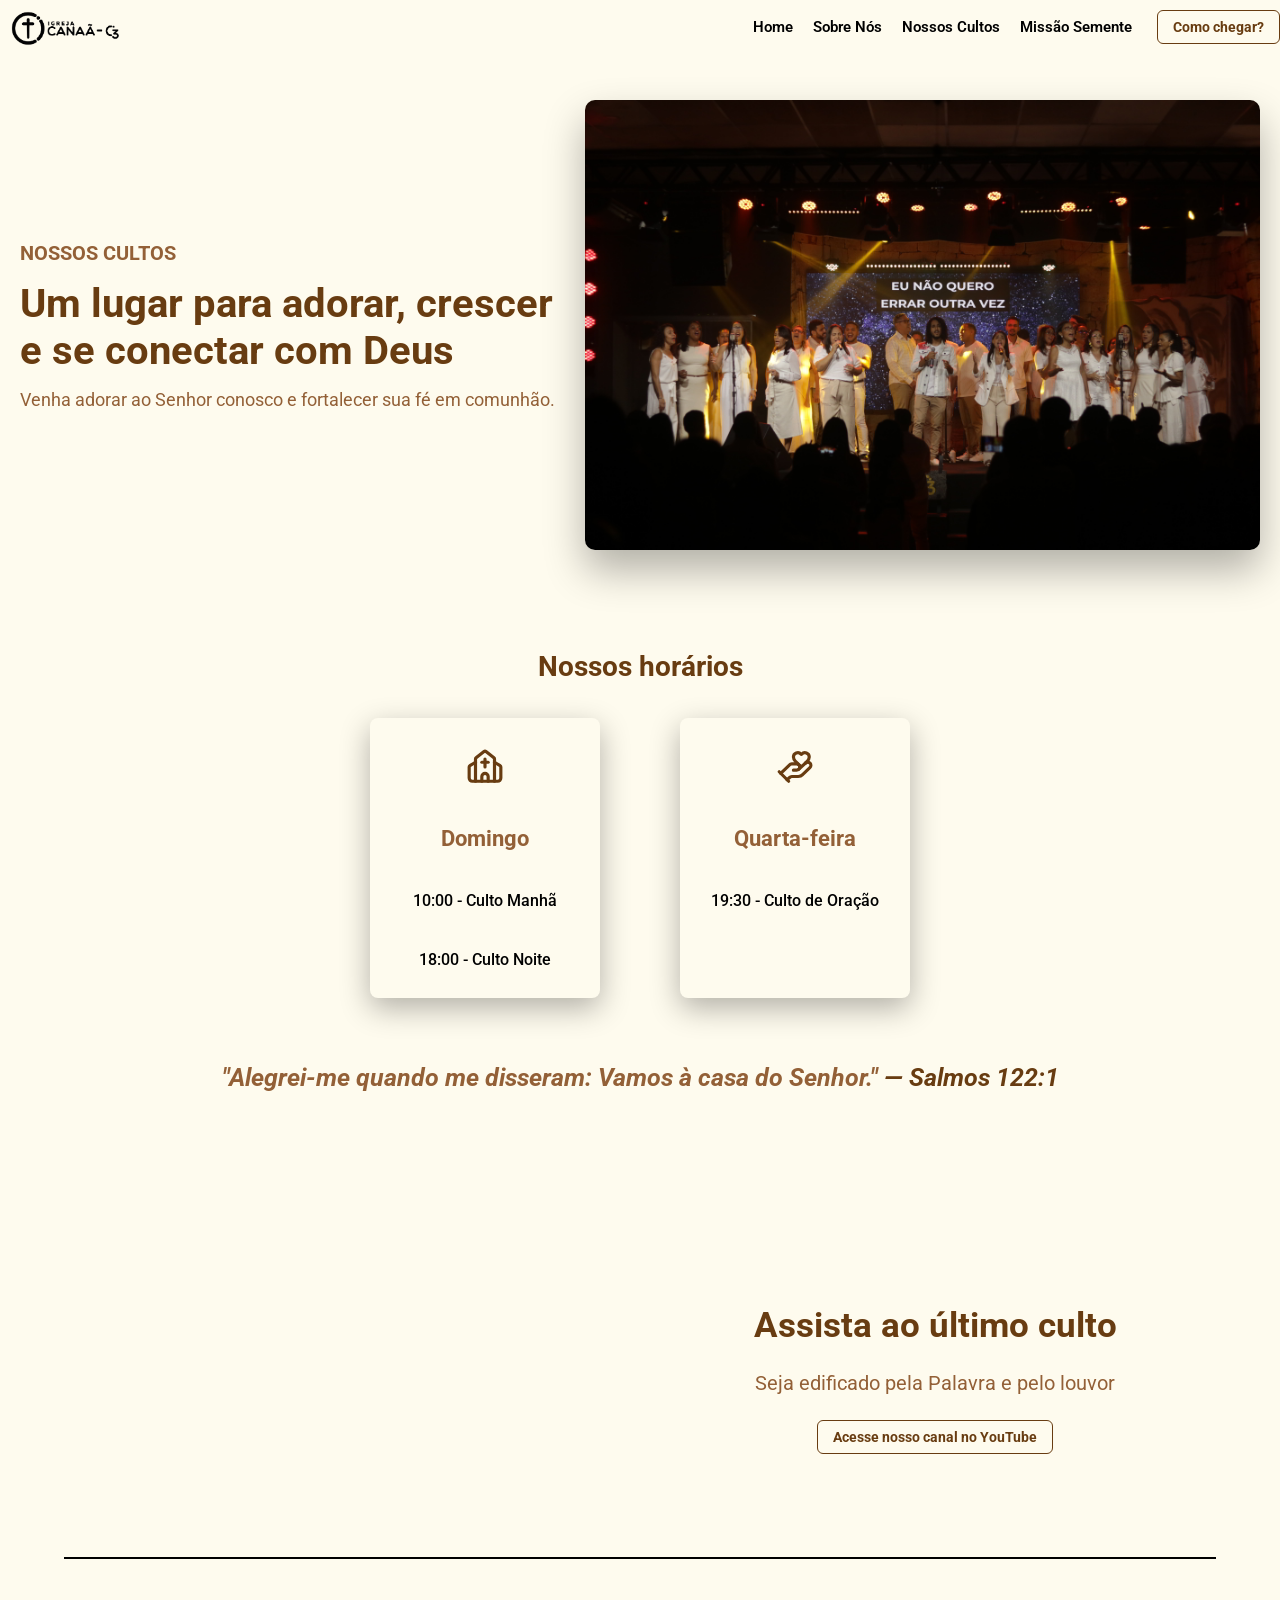
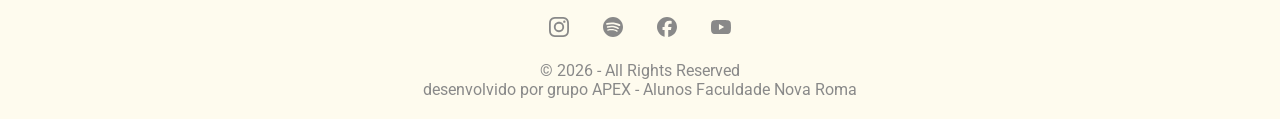
==== pages/cultos.html @ 22dd861f "Finalizado" ====
<!DOCTYPE html>
<html lang="pt-br">

<head>
    <meta charset="UTF-8">
    <meta name="viewport" content="width=device-width, initial-scale=1.0">
    <title>Igreja Canaã C3 - Cultos</title>

    <link rel="stylesheet" href="../css/cultos.css">
    <link rel="preconnect" href="https://fonts.googleapis.com">
    <link rel="preconnect" href="https://fonts.gstatic.com" crossorigin>
    <link
        href="https://fonts.googleapis.com/css2?family=Arvo:ital,wght@0,400;0,700;1,400;1,700&family=Bebas+Neue&family=Inter:ital,opsz,wght@0,14..32,100..900;1,14..32,100..900&family=Iosevka+Charon+Mono:ital,wght@0,300;0,400;0,500;0,700;1,300;1,400;1,500;1,700&family=Lemon&family=Lexend:wght@100..900&family=Limelight&family=Notable&family=Noto+Sans:ital,wght@0,100..900;1,100..900&family=Open+Sans:ital,wght@0,300..800;1,300..800&family=Parisienne&family=Poppins:ital,wght@0,100;0,200;0,300;0,400;0,500;0,600;0,700;0,800;0,900;1,100;1,200;1,300;1,400;1,500;1,600;1,700;1,800;1,900&family=Rajdhani:wght@300;400;500;600;700&family=Red+Hat+Display:ital,wght@0,300..900;1,300..900&family=Roboto:ital,wght@0,100..900;1,100..900&family=Sekuya&family=Ubuntu+Condensed&display=swap"
        rel="stylesheet">
    <link rel="preconnect" href="https://fonts.googleapis.com">
    <link rel="preconnect" href="https://fonts.gstatic.com" crossorigin>
    <link
        href="https://fonts.googleapis.com/css2?family=Arvo:ital,wght@0,400;0,700;1,400;1,700&family=Bebas+Neue&family=Inter:ital,opsz,wght@0,14..32,100..900;1,14..32,100..900&family=Iosevka+Charon+Mono:ital,wght@0,300;0,400;0,500;0,700;1,300;1,400;1,500;1,700&family=Lemon&family=Lexend:wght@100..900&family=Limelight&family=Notable&family=Noto+Sans:ital,wght@0,100..900;1,100..900&family=Open+Sans:ital,wght@0,300..800;1,300..800&family=Parisienne&family=Poppins:ital,wght@0,100;0,200;0,300;0,400;0,500;0,600;0,700;0,800;0,900;1,100;1,200;1,300;1,400;1,500;1,600;1,700;1,800;1,900&family=Rajdhani:wght@300;400;500;600;700&family=Red+Hat+Display:ital,wght@0,300..900;1,300..900&family=Roboto:ital,wght@0,100..900;1,100..900&family=Sekuya&family=Ubuntu+Condensed&display=swap"
        rel="stylesheet">
</head>

<body>
    <nav class="menu">
        <img src="../img/Logo - Igreja Canaã-C3 (1).png" alt="Logo Igreja Canaã C3" width="130px" class="logo">
        <button class="menu-hamburguer">

            <svg xmlns="http://www.w3.org/2000/svg" fill="none" width="32" height="32" viewBox="0 0 24 24"
                stroke-width="1.5" stroke="black">
                <path stroke-linecap="round" stroke-linejoin="round" d="M3.75 6.75h16.5M3.75 12h16.5m-16.5 5.25h16.5" />
            </svg>

        </button>
        <ul class="menu-list">
            <a href="../index.html">
                <li>Home</li>
            </a>
            <li><a href="sobrenos.html">Sobre Nós</a></li>
            <li><a href="cultos.html">Nossos Cultos</a></li>
            <li><a href="ministerios.html">Missão Semente</a></li>
        </ul>
        <a class="menu-btn" href="endereco.html">Como chegar?</a>
    </nav>

    <main>
        <div class="hero-section">
            <div class="hero-title">
                <h1>NOSSOS CULTOS</h1>
                <h2>Um lugar para adorar, crescer e se conectar com Deus</h2>
                <p>Venha adorar ao Senhor conosco e fortalecer sua fé em comunhão.</p>
            </div>
            <img src="../img/foto-cultos2.JPG" alt="Culto na Igreja Canaã C3" class="hero-image" height="450px">    
        </div>


            <h2 class="title-section">Nossos horários</h2>

            <div class="cultos-section">

                <div class="container-cultos">
                    <svg xmlns="http://www.w3.org/2000/svg" width="38" height="38" viewBox="0 0 24 24" fill="none"
                        stroke="#683c11" stroke-width="2" stroke-linecap="round" stroke-linejoin="round"
                        class="lucide lucide-church-icon lucide-church">
                        <path d="M10 9h4" />
                        <path d="M12 7v5" />
                        <path d="M14 21v-3a2 2 0 0 0-4 0v3" />
                        <path
                            d="m18 9 3.52 2.147a1 1 0 0 1 .48.854V19a2 2 0 0 1-2 2H4a2 2 0 0 1-2-2v-6.999a1 1 0 0 1 .48-.854L6 9" />
                        <path d="M6 21V7a1 1 0 0 1 .376-.782l5-3.999a1 1 0 0 1 1.249.001l5 4A1 1 0 0 1 18 7v14">
                    </svg>
                    <h3>Domingo</h3>
                    <p>10:00 - Culto Manhã</p>
                    <p>18:00 - Culto Noite</p>
                </div>

                <div class="container-cultos">
                    <svg xmlns="http://www.w3.org/2000/svg" width="38" height="38" viewBox="0 0 24 24" fill="none"
                        stroke="#683c11" stroke-width="2" stroke-linecap="round" stroke-linejoin="round"
                        class="lucide lucide-hand-heart-icon lucide-hand-heart">
                        <path d="M11 14h2a2 2 0 0 0 0-4h-3c-.6 0-1.1.2-1.4.6L3 16" />
                        <path
                            d="m14.45 13.39 5.05-4.694C20.196 8 21 6.85 21 5.75a2.75 2.75 0 0 0-4.797-1.837.276.276 0 0 1-.406 0A2.75 2.75 0 0 0 11 5.75c0 1.2.802 2.248 1.5 2.946L16 11.95" />
                        <path d="m2 15 6 6" />
                        <path d="m7 20 1.6-1.4c.3-.4.8-.6 1.4-.6h4c1.1 0 2.1-.4 2.8-1.2l4.6-4.4a1 1 0 0 0-2.75-2.91" />
                    </svg>
                    <h3>Quarta-feira</h3>
                    <p>19:30 - Culto de Oração</p>
                    <br>
                </div>

            </div>

            <p class="versiculo">"Alegrei-me quando me disseram: Vamos à casa do Senhor." <span class="span"> — Salmos
                    122:1</span>
            </p>

            <div class="online-section">
                <iframe width="560" height="315" src="https://www.youtube.com/embed/videoseries?si=hBzG63qHBd3ML5HB&amp;list=PLyUB3xAbnrpU9_66MT84ges_CWzJnOmYx" title="YouTube video player" frameborder="0" allow="accelerometer; autoplay; clipboard-write; encrypted-media; gyroscope; picture-in-picture; web-share" referrerpolicy="strict-origin-when-cross-origin" allowfullscreen>
                    
                </iframe>
                <div class="online-title">

                    <h3>Assista ao último culto</h3>
                    <p>Seja edificado pela Palavra e pelo louvor</p>
                    <a href="https://www.youtube.com/@IgrejaCana%C3%A3C3" target="_blank">Acesse nosso canal no
                        YouTube</a>
                </div>
           
            </div>
        </div>
        
    </main>

    <div id="divisor-footer">
        <footer class="rodape">
            <div class="div-rodape">
                <a href="https://www.instagram.com/canaarecife/" target="_blank">
                    <svg role="img" viewBox="0 0 24 24" width="20" height="20" fill="#898989"
                        xmlns="http://www.w3.org/2000/svg">
                        <title>Instagram</title>
                        <path
                            d="M7.0301.084c-1.2768.0602-2.1487.264-2.911.5634-.7888.3075-1.4575.72-2.1228 1.3877-.6652.6677-1.075 1.3368-1.3802 2.127-.2954.7638-.4956 1.6365-.552 2.914-.0564 1.2775-.0689 1.6882-.0626 4.947.0062 3.2586.0206 3.6671.0825 4.9473.061 1.2765.264 2.1482.5635 2.9107.308.7889.72 1.4573 1.388 2.1228.6679.6655 1.3365 1.0743 2.1285 1.38.7632.295 1.6361.4961 2.9134.552 1.2773.056 1.6884.069 4.9462.0627 3.2578-.0062 3.668-.0207 4.9478-.0814 1.28-.0607 2.147-.2652 2.9098-.5633.7889-.3086 1.4578-.72 2.1228-1.3881.665-.6682 1.0745-1.3378 1.3795-2.1284.2957-.7632.4966-1.636.552-2.9124.056-1.2809.0692-1.6898.063-4.948-.0063-3.2583-.021-3.6668-.0817-4.9465-.0607-1.2797-.264-2.1487-.5633-2.9117-.3084-.7889-.72-1.4568-1.3876-2.1228C21.2982 1.33 20.628.9208 19.8378.6165 19.074.321 18.2017.1197 16.9244.0645 15.6471.0093 15.236-.005 11.977.0014 8.718.0076 8.31.0215 7.0301.0839m.1402 21.6932c-1.17-.0509-1.8053-.2453-2.2287-.408-.5606-.216-.96-.4771-1.3819-.895-.422-.4178-.6811-.8186-.9-1.378-.1644-.4234-.3624-1.058-.4171-2.228-.0595-1.2645-.072-1.6442-.079-4.848-.007-3.2037.0053-3.583.0607-4.848.05-1.169.2456-1.805.408-2.2282.216-.5613.4762-.96.895-1.3816.4188-.4217.8184-.6814 1.3783-.9003.423-.1651 1.0575-.3614 2.227-.4171 1.2655-.06 1.6447-.072 4.848-.079 3.2033-.007 3.5835.005 4.8495.0608 1.169.0508 1.8053.2445 2.228.408.5608.216.96.4754 1.3816.895.4217.4194.6816.8176.9005 1.3787.1653.4217.3617 1.056.4169 2.2263.0602 1.2655.0739 1.645.0796 4.848.0058 3.203-.0055 3.5834-.061 4.848-.051 1.17-.245 1.8055-.408 2.2294-.216.5604-.4763.96-.8954 1.3814-.419.4215-.8181.6811-1.3783.9-.4224.1649-1.0577.3617-2.2262.4174-1.2656.0595-1.6448.072-4.8493.079-3.2045.007-3.5825-.006-4.848-.0608M16.953 5.5864A1.44 1.44 0 1 0 18.39 4.144a1.44 1.44 0 0 0-1.437 1.4424M5.8385 12.012c.0067 3.4032 2.7706 6.1557 6.173 6.1493 3.4026-.0065 6.157-2.7701 6.1506-6.1733-.0065-3.4032-2.771-6.1565-6.174-6.1498-3.403.0067-6.156 2.771-6.1496 6.1738M8 12.0077a4 4 0 1 1 4.008 3.9921A3.9996 3.9996 0 0 1 8 12.0077" />
                    </svg>
                </a>

                <a href="https://open.spotify.com/show/4K4HyaKrXH6Cbzhch1NZMX" target="_blank">
                    <svg role="img" viewBox="0 0 24 24" width="20" height="20" fill="#898989"
                        xmlns="http://www.w3.org/2000/svg">
                        <title>Spotify</title>
                        <path
                            d="M12 0C5.4 0 0 5.4 0 12s5.4 12 12 12 12-5.4 12-12S18.66 0 12 0zm5.521 17.34c-.24.359-.66.48-1.021.24-2.82-1.74-6.36-2.101-10.561-1.141-.418.122-.779-.179-.899-.539-.12-.421.18-.78.54-.9 4.56-1.021 8.52-.6 11.64 1.32.42.18.479.659.301 1.02zm1.44-3.3c-.301.42-.841.6-1.262.3-3.239-1.98-8.159-2.58-11.939-1.38-.479.12-1.02-.12-1.14-.6-.12-.48.12-1.021.6-1.141C9.6 9.9 15 10.561 18.72 12.84c.361.181.54.78.241 1.2zm.12-3.36C15.24 8.4 8.82 8.16 5.16 9.301c-.6.179-1.2-.181-1.38-.721-.18-.601.18-1.2.72-1.381 4.26-1.26 11.28-1.02 15.721 1.621.539.3.719 1.02.419 1.56-.299.421-1.02.599-1.559.3z" />
                    </svg>
                </a>

                <a href="https://www.facebook.com/igrejacanaarecife/" target="_blank">
                    <svg role="img" viewBox="0 0 24 24" width="20" height="20" fill="#898989"
                        xmlns="http://www.w3.org/2000/svg">
                        <title>Facebook</title>
                        <path
                            d="M9.101 23.691v-7.98H6.627v-3.667h2.474v-1.58c0-4.085 1.848-5.978 5.858-5.978.401 0 .955.042 1.468.103a8.68 8.68 0 0 1 1.141.195v3.325a8.623 8.623 0 0 0-.653-.036 26.805 26.805 0 0 0-.733-.009c-.707 0-1.259.096-1.675.309a1.686 1.686 0 0 0-.679.622c-.258.42-.374.995-.374 1.752v1.297h3.919l-.386 2.103-.287 1.564h-3.246v8.245C19.396 23.238 24 18.179 24 12.044c0-6.627-5.373-12-12-12s-12 5.373-12 12c0 5.628 3.874 10.35 9.101 11.647Z" />
                    </svg>
                </a>
                <a href="https://www.youtube.com/@IgrejaCana%C3%A3C3/featured" target="_blank">
                    <svg role="img" viewBox="0 0 24 24" width="20" height="20" fill="#898989"
                        vxmlns="http://www.w3.org/2000/svg">
                        <title>YouTube</title>
                        <path
                            d="M23.498 6.186a3.016 3.016 0 0 0-2.122-2.136C19.505 3.545 12 3.545 12 3.545s-7.505 0-9.377.505A3.017 3.017 0 0 0 .502 6.186C0 8.07 0 12 0 12s0 3.93.502 5.814a3.016 3.016 0 0 0 2.122 2.136c1.871.505 9.376.505 9.376.505s7.505 0 9.377-.505a3.015 3.015 0 0 0 2.122-2.136C24 15.93 24 12 24 12s0-3.93-.502-5.814zM9.545 15.568V8.432L15.818 12l-6.273 3.568z" />
                    </svg>
                </a>
            </div>
            <div>
                <p>© 2026 - All Rights Reserved</p>
                <p>desenvolvido por grupo APEX - Alunos Faculdade Nova Roma </p>
            </div>

        </footer>
    </div>

    <script src="../js/menu.js"></script>
</body>
</html>
---- css/cultos.css ----
:root{
    --light-gray: #898989;
    --dark-gray: #545454;
    --dark-brown: #683c11;
    --light-brown: #936037;
    --text-color: black;
    --background-color: #fefbee;
}
*{
    font-family: roboto, open-sans, sans-serif, Arial, Helvetica, sans-serif;
     margin: 0;
    padding: 0;
    box-sizing: border-box;
}
body{
    background-color:var(--background-color);
    color: var(--text-color);
    font-family: roboto, open-sans, sans-serif;
}
.span{
    color: var(--dark-brown);
}

/*style menu de navegação*/
.menu-hamburguer{
    display: none;
}

.menu{
    background-color: var(--background-color);
    display: flex;
    justify-content: space-between;
    align-items: center;
    font-weight: 600;
    font-size: 15px;
    position: fixed;
    width: 100%;
}

.menu-list{
    color: var(--text-color);
    list-style: none;
    display: flex;
    gap: 20px;
    margin-left: auto;
    padding-right: 25px;
    cursor: pointer;
    
}

.menu-list a{
    text-decoration: none;
    color: var(--text-color);
}

.menu-list a:hover{
    cursor: pointer;
    color: var(--dark-brown);
}
.menu-btn{
    text-decoration: none;
    background-color:var(--background-color);
    color: var(--dark-brown);
    border: 1px solid var(--dark-brown);
    padding: 8px 15px;
    border-radius: 6px;
    font-weight: bold;
    font-size: 14px;
}

.menu-btn:hover{
    border: 2px solid  var(--dark-brown);
    transition: 0.1s;
    cursor: pointer;
}

/*section hero*/
.hero-section{
    display: flex;
    justify-content: space-between;
    align-items: center;
    gap: 15px;
    padding: 100px 20px 20px;
}


.hero-title{
    display: flex;
    flex-direction: column;
    gap: 15px;

}
.hero-title h1{
    color: var(--light-brown);
    font-size: 20px;
    font-weight: bold;
}

.hero-title h2{
    color: var(--dark-brown);
    font-size: 40px;
}

.hero-title p{
    color: var(--light-brown);
    font-size: 18px;

}

.hero-image{
    border-radius: 10px;
    box-shadow: 0 20px 40px rgba(0,0,0,0.3);
}




/*style cultos*/
.versiculo{
    text-align: center;
    padding: 50px 10px;
    font-size: 25px;
    color: var(--light-brown);
    font-weight: bold;
    font-style: italic;
}

.container-cultos{
    color: var(--text-color);
    box-shadow: 0 10px 30px rgba(0,0,0,0.3);   
    margin: 15px;
    border-radius: 8px;
    display: flex;
    flex-direction: column;
    align-items: center;
    justify-content: center;
    gap: 40px;
    height: 280px;
    width: 230px;

}

.container-cultos h3{
    color: var(--light-brown);
    font-size: 22px;
    
}

.container-cultos p{
    font-size: 16px;
    font-weight: 500;
}

.cultos-section{
    display: flex;
    flex-direction: row;
    justify-content: center;
    align-items: center;
    gap: 50px;
}

.title-section{
    padding-top: 80px;
    padding-bottom: 20px;
    text-align: center;
    font-size: 28px;
    color: var(--dark-brown);
}

/*section cultos online*/
.online-section{
    display: flex;
    flex-direction: row;
    justify-content: center;
    align-items: center;
    gap: 30px;
    padding-top: 80px;
}
.online-title{
    display: flex;
    flex-direction: column;
    justify-content: center;
    align-items: center;
    gap: 25px;
}
.online-title h3{
    font-size: 35px;
    color: var(--dark-brown);
}

.online-title p{
    font-size: 20px;
    color: var(--light-brown);
}

.online-title a{
    text-decoration: none;
    background-color: var(--background-color);
    color: var(--dark-brown);
    border: 1px solid var(--dark-brown);
    padding: 8px 15px;
    border-radius: 6px;
    font-weight: bold;
    font-size: 14px;
}
.online-title a:hover{
    transform: scale(1.05);
    transition: 0.2s;
    cursor: pointer;
}
/*style rodapé*/

#divisor-footer{
    text-align: center;
    color: var(--light-gray);
    padding-top: 20px;
}

#divisor-footer::before {
    content: "";
    position: absolute;
    left: 50%;
    transform:translateX(-50%);
    width: 90%;
    height: 1.5px;
    background-color: var(--text-color);

}
.rodape{
    display: flex;
    flex-direction: column;
    justify-content: center;
    gap: 20px;
    margin-top: 60px;
    margin-bottom: 20px;
   
}

.div-rodape a{
    text-decoration: none;
    padding: 15px;
    

}

/*responsividade MEDIA QUERY*/

@media (max-width: 768px){

.logo{
    width:100px;
}

.menu{
    align-items: center;
    padding: 20px;
    gap: 20px;
}

.menu-hamburguer{
    display: block;
    background-color: var(--background-color);
    border: none;

}


.menu-list.active{
    display: flex;
}

.menu-list{
    display: none;
    flex-direction: column;
    width: 100%;
    text-align: center;
    gap: 20px;
    padding: 20px 0;
}

.menu-btn{
    display: none;
}


.hero-image{
    display: none;
}

.cultos-section{
    display: flex;
    flex-direction: column;
    justify-content: center;
    align-items: center;
}

.container-cultos{
    width: 100%;
    height: auto;
    text-align: center;
    gap: 20px;
    width: 90%;
    height: 90%;
}
.online-title{
    margin: 10px;
}

.online-section{
    flex-direction:column-reverse;
    gap: 30px;

}

.online-section iframe{
    height: max-content;
    width: max-content;

}
.rodape{
    flex-direction: column;
    gap: 10px;
}
}
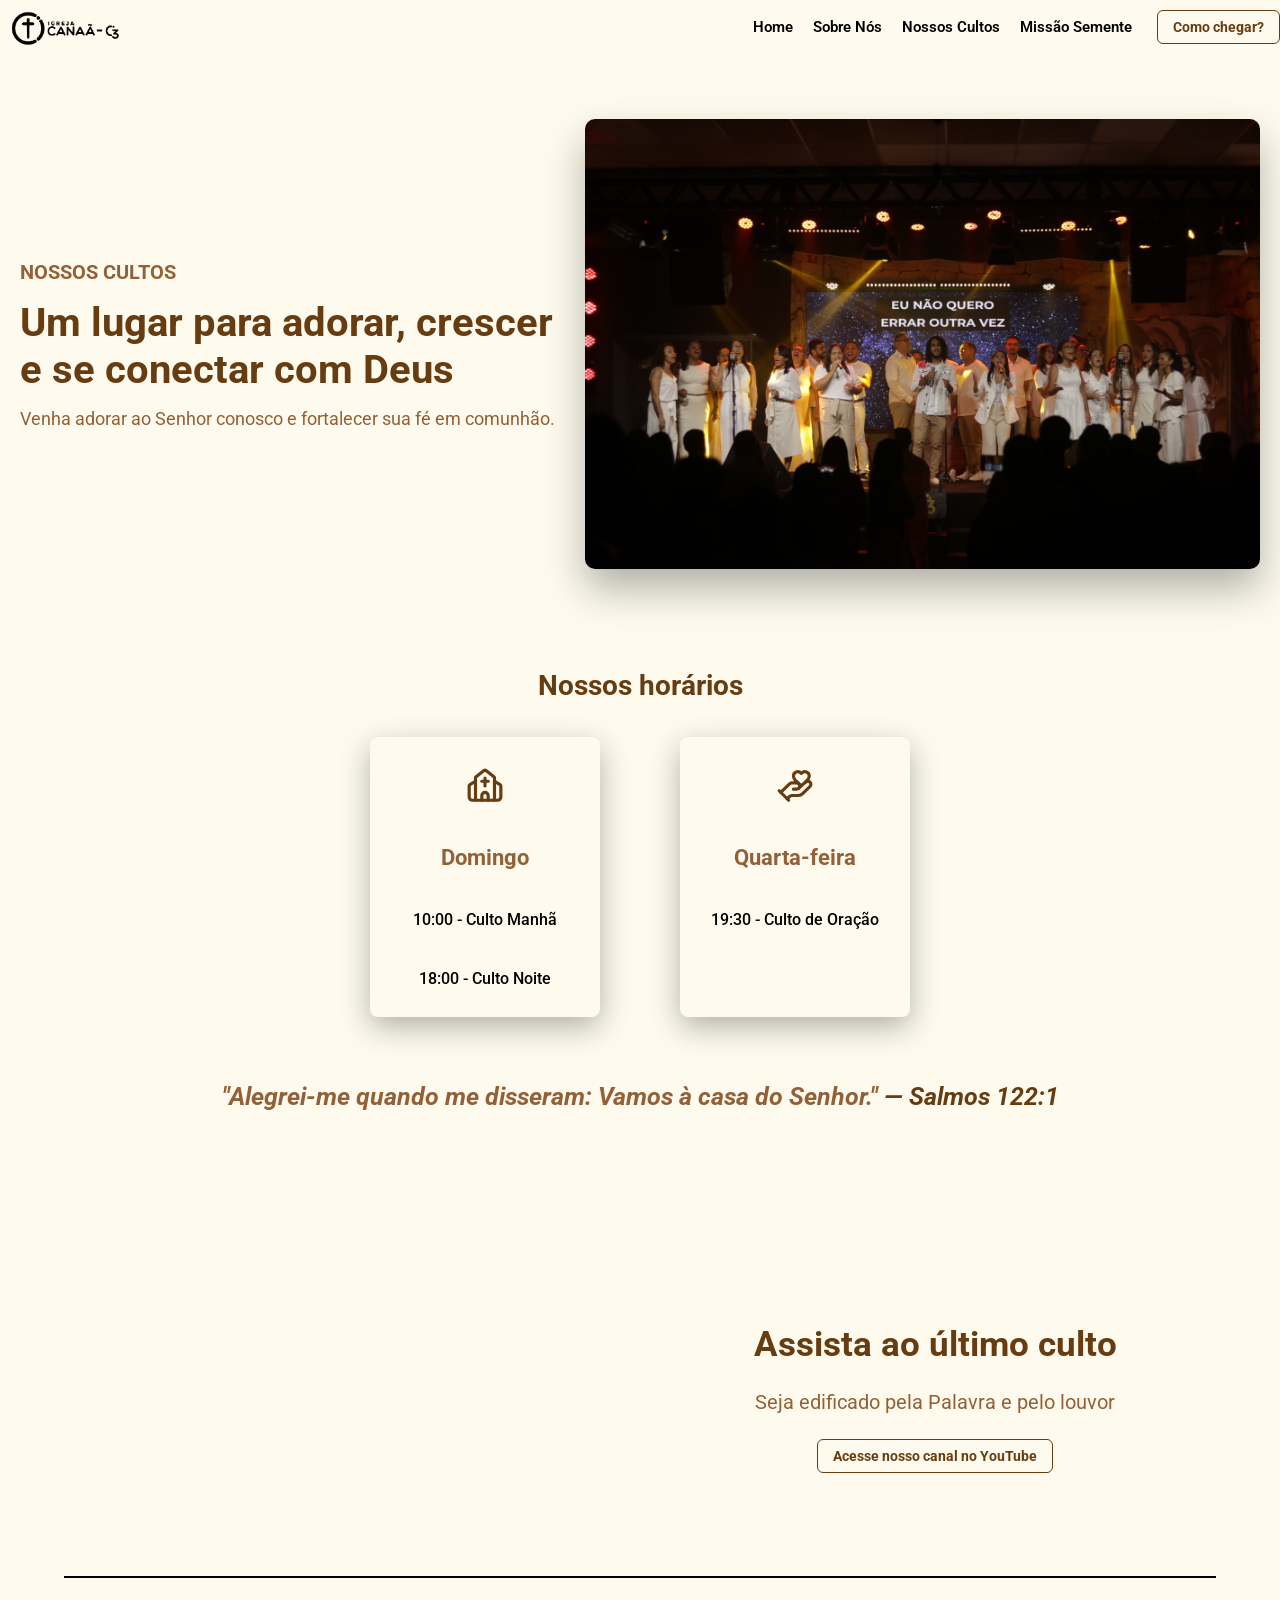
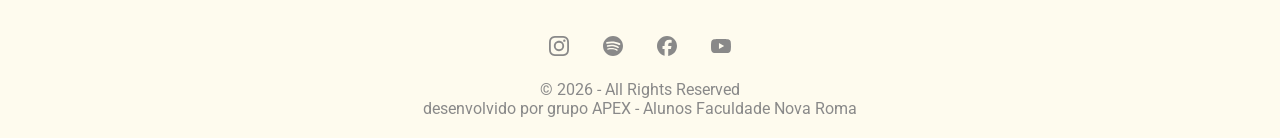
==== commit 82708711: "nav ajustado" ====
--- a/pages/cultos.html
+++ b/pages/cultos.html
@@ -21,23 +21,25 @@
 
 <body>
     <nav class="menu">
-        <img src="../img/Logo - Igreja Canaã-C3 (1).png" alt="Logo Igreja Canaã C3" width="130px" class="logo">
-        <button class="menu-hamburguer">
+            <img src="../img/Logo - Igreja Canaã-C3 (1).png" alt="Logo Igreja Canaã C3" width="130px" class="logo">
 
-            <svg xmlns="http://www.w3.org/2000/svg" fill="none" width="32" height="32" viewBox="0 0 24 24"
-                stroke-width="1.5" stroke="black">
-                <path stroke-linecap="round" stroke-linejoin="round" d="M3.75 6.75h16.5M3.75 12h16.5m-16.5 5.25h16.5" />
-            </svg>
+            <button class="menu-hamburguer">
 
-        </button>
-        <ul class="menu-list">
-            <a href="../index.html">
-                <li>Home</li>
-            </a>
-            <li><a href="sobrenos.html">Sobre Nós</a></li>
-            <li><a href="cultos.html">Nossos Cultos</a></li>
-            <li><a href="ministerios.html">Missão Semente</a></li>
-        </ul>
+                <svg xmlns="http://www.w3.org/2000/svg" fill="none" width="32" height="32" viewBox="0 0 24 24"
+                    stroke-width="1.5" stroke="black">
+                    <path stroke-linecap="round" stroke-linejoin="round"
+                        d="M3.75 6.75h16.5M3.75 12h16.5m-16.5 5.25h16.5" />
+                </svg>
+
+            </button>
+            <ul class="menu-list">
+                <li><a href="../index.html">Home</a></li>
+                <li><a href="../pages/sobrenos.html">Sobre Nós</a></li>
+                <li><a href="../pages/cultos.html">Nossos Cultos</a></li>
+                <li><a href="../pages/missaosemente.html">Missão Semente</a></li>
+            </ul>   
+            <a class="menu-btn" href="../pages/endereco.html">Como chegar?</a>
+        </nav>
         <a class="menu-btn" href="endereco.html">Como chegar?</a>
     </nav>
 
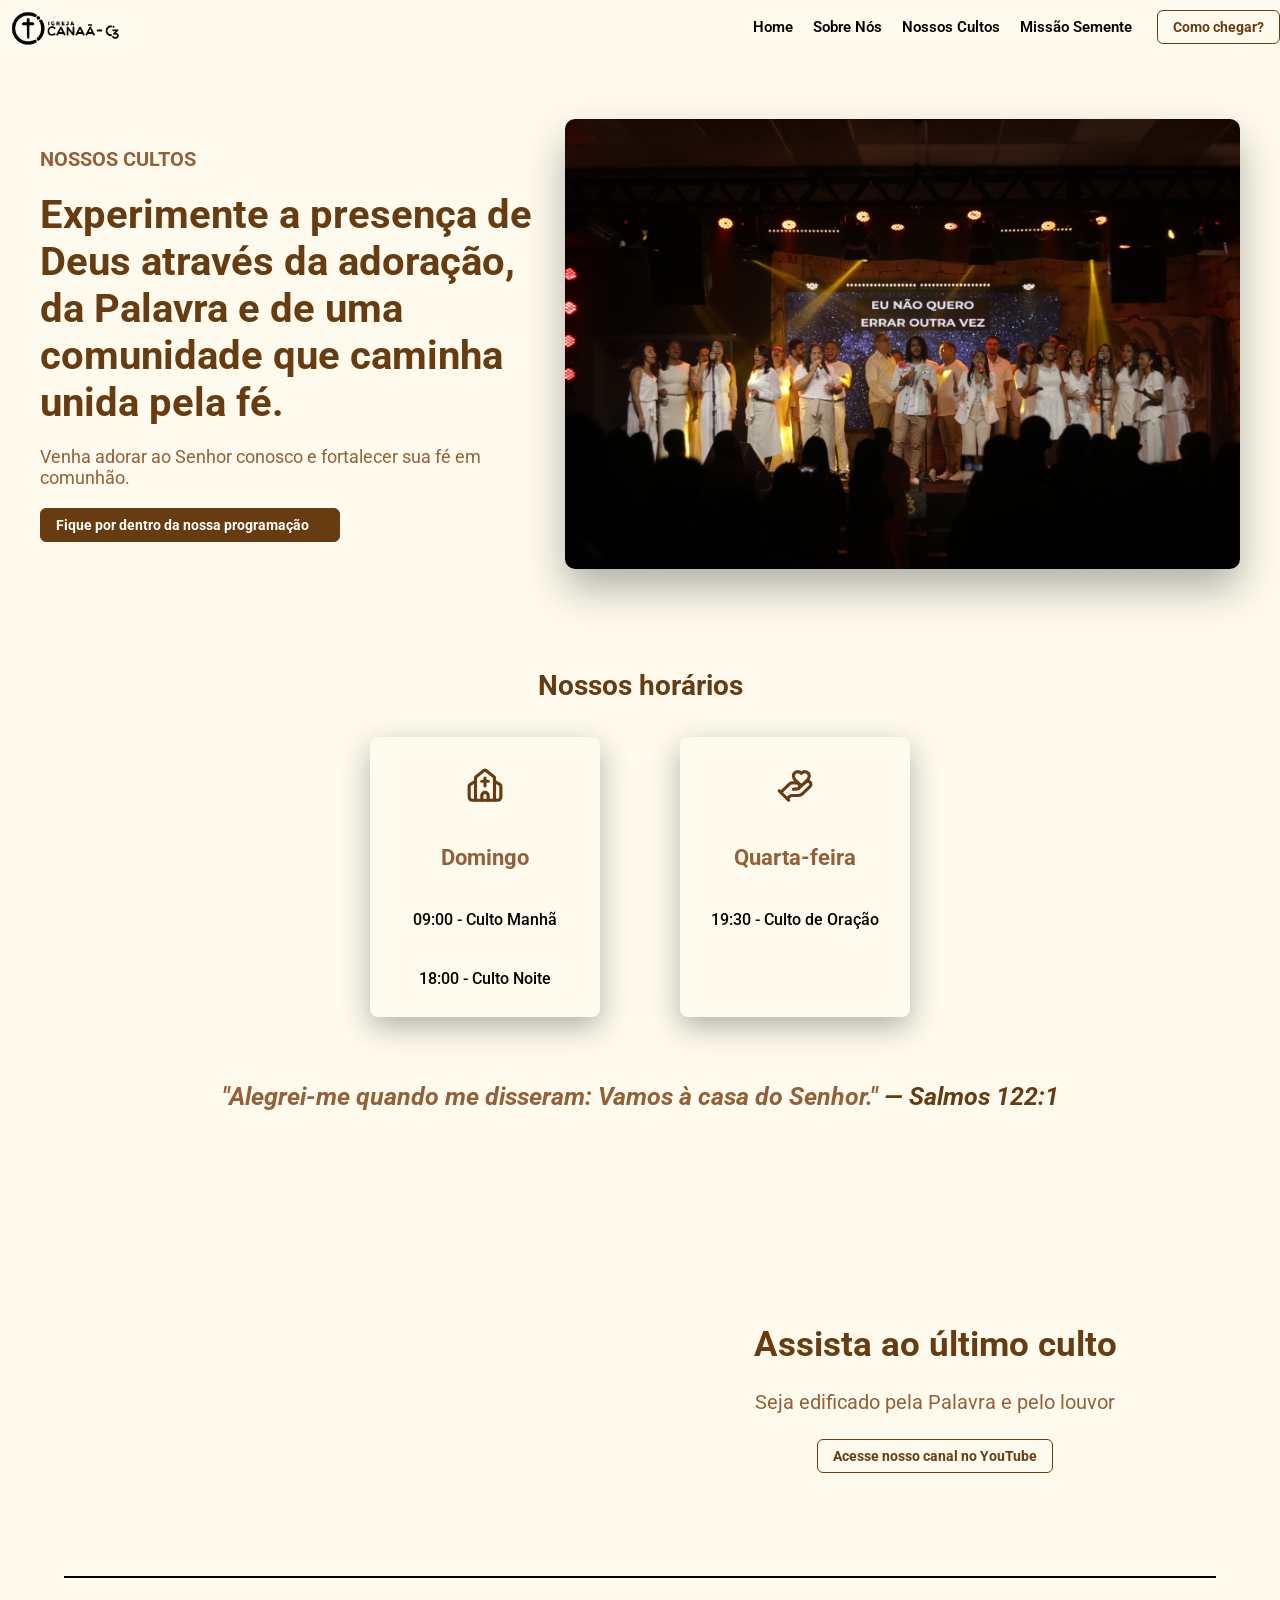
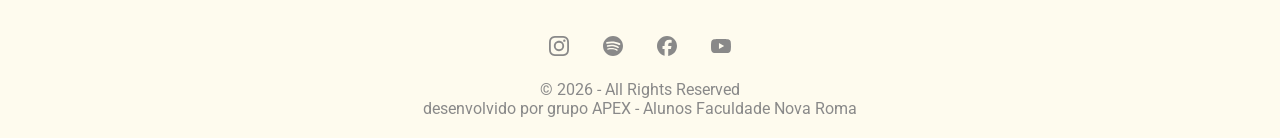
==== commit 414b8e18: "alteração da frase pag cultos" ====
--- a/pages/cultos.html
+++ b/pages/cultos.html
@@ -47,8 +47,9 @@
         <div class="hero-section">
             <div class="hero-title">
                 <h1>NOSSOS CULTOS</h1>
-                <h2>Um lugar para adorar, crescer e se conectar com Deus</h2>
+                <h2>Experimente a presença de Deus através da adoração, da Palavra e de uma comunidade que caminha unida pela fé.</h2>
                 <p>Venha adorar ao Senhor conosco e fortalecer sua fé em comunhão.</p>
+                <a class="btn-cultos" href="https://www.instagram.com/canaarecife/" target="_blank">Fique por dentro da nossa programação</a>
             </div>
             <img src="../img/foto-cultos2.JPG" alt="Culto na Igreja Canaã C3" class="hero-image" height="450px">    
         </div>
@@ -70,7 +71,7 @@
                         <path d="M6 21V7a1 1 0 0 1 .376-.782l5-3.999a1 1 0 0 1 1.249.001l5 4A1 1 0 0 1 18 7v14">
                     </svg>
                     <h3>Domingo</h3>
-                    <p>10:00 - Culto Manhã</p>
+                    <p>09:00 - Culto Manhã</p>
                     <p>18:00 - Culto Noite</p>
                 </div>
 
--- a/css/cultos.css
+++ b/css/cultos.css
@@ -80,14 +80,14 @@
     justify-content: space-between;
     align-items: center;
     gap: 15px;
-    padding: 100px 20px 20px;
+    padding: 100px 40px 20px;
 }
 
 
 .hero-title{
     display: flex;
     flex-direction: column;
-    gap: 15px;
+    gap: 20px;
 
 }
 .hero-title h1{
@@ -105,6 +105,24 @@
     color: var(--light-brown);
     font-size: 18px;
 
+}
+
+.btn-cultos{
+    text-decoration: none;
+    background-color: var(--dark-brown);
+    color: white;
+    border: 1px solid var(--dark-brown);
+    padding: 8px 15px;
+    width: 300px;
+    border-radius: 6px;
+    font-weight: bold;
+    font-size: 14px;
+}
+
+.btn-cultos:hover{
+    transform: scale(1.05);
+    transition: 0.2s;
+    cursor: pointer;
 }
 
 .hero-image{
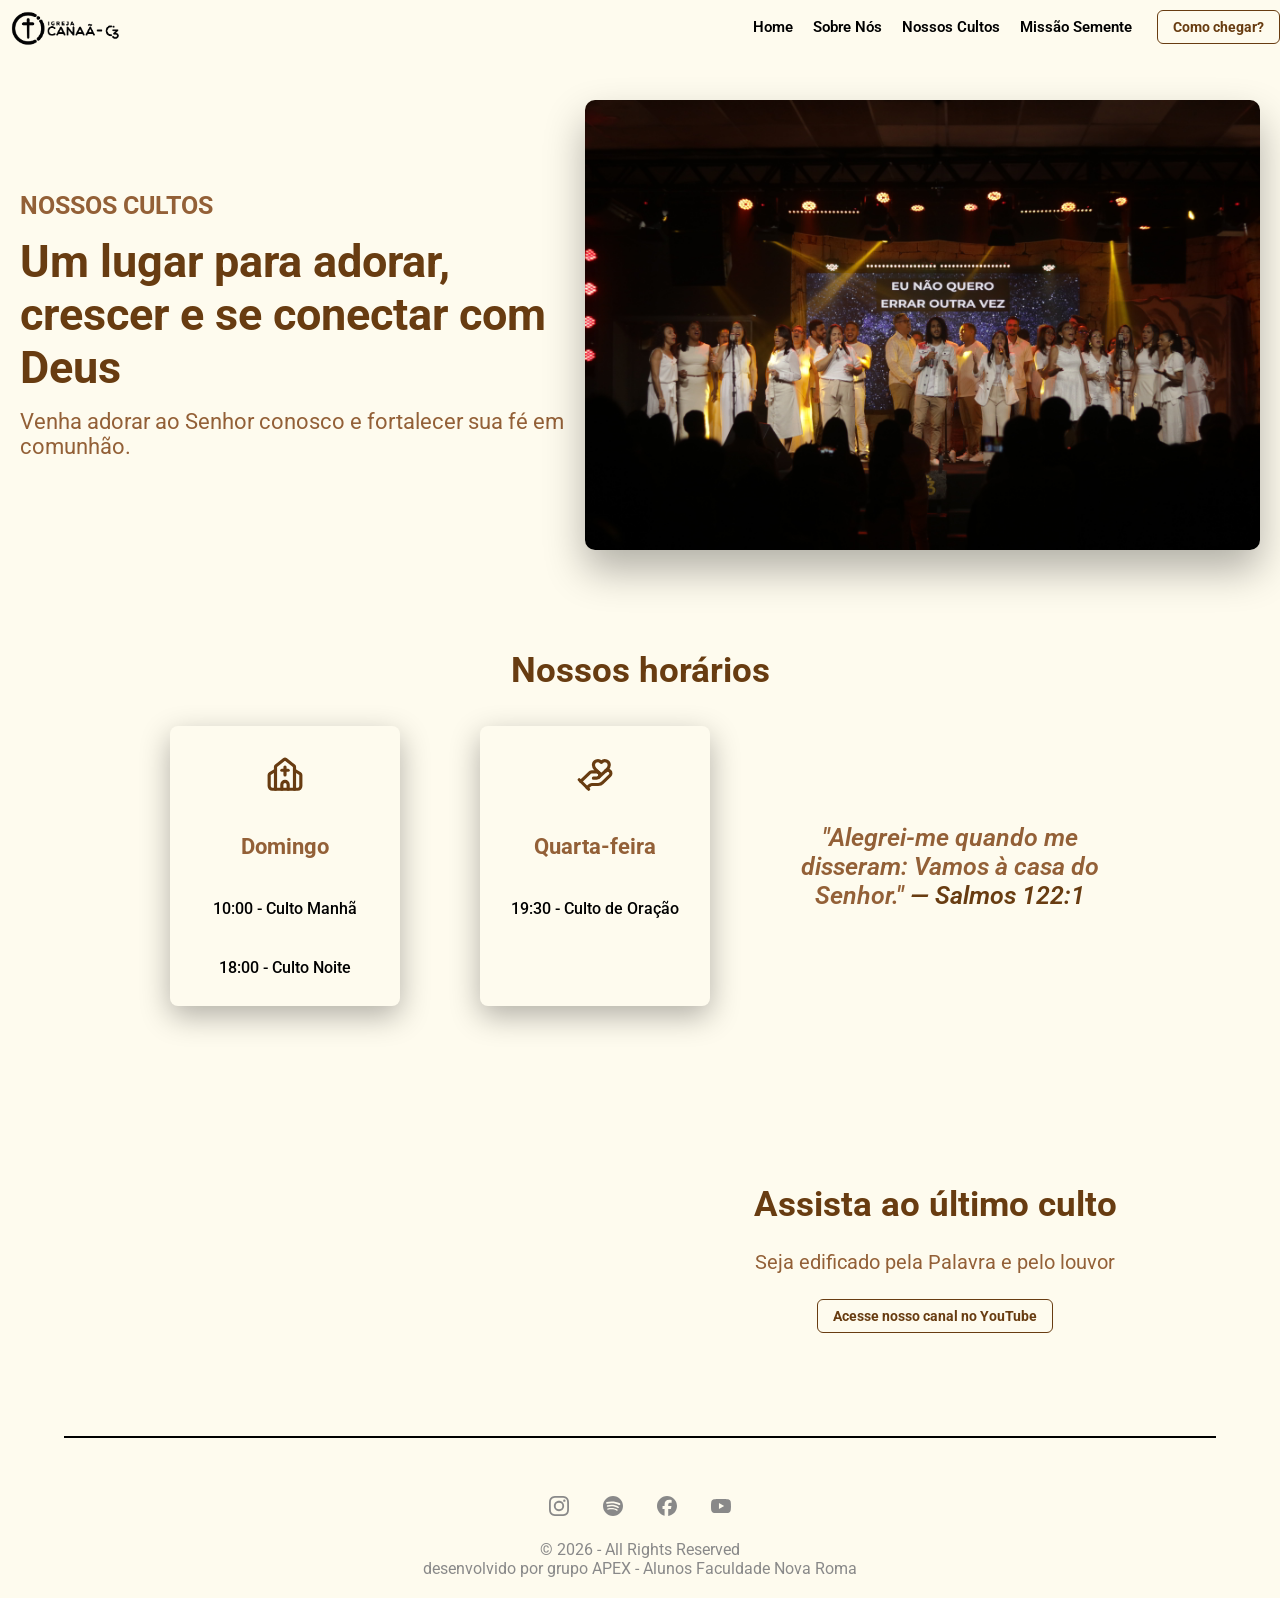
==== commit 5e76c873: "aumentando a fonte das pag cultos, endereço e index" ====
--- a/pages/cultos.html
+++ b/pages/cultos.html
@@ -21,25 +21,23 @@
 
 <body>
     <nav class="menu">
-            <img src="../img/Logo - Igreja Canaã-C3 (1).png" alt="Logo Igreja Canaã C3" width="130px" class="logo">
+        <img src="../img/Logo - Igreja Canaã-C3 (1).png" alt="Logo Igreja Canaã C3" width="130px" class="logo">
+        <button class="menu-hamburguer">
 
-            <button class="menu-hamburguer">
+            <svg xmlns="http://www.w3.org/2000/svg" fill="none" width="32" height="32" viewBox="0 0 24 24"
+                stroke-width="1.5" stroke="black">
+                <path stroke-linecap="round" stroke-linejoin="round" d="M3.75 6.75h16.5M3.75 12h16.5m-16.5 5.25h16.5" />
+            </svg>
 
-                <svg xmlns="http://www.w3.org/2000/svg" fill="none" width="32" height="32" viewBox="0 0 24 24"
-                    stroke-width="1.5" stroke="black">
-                    <path stroke-linecap="round" stroke-linejoin="round"
-                        d="M3.75 6.75h16.5M3.75 12h16.5m-16.5 5.25h16.5" />
-                </svg>
-
-            </button>
-            <ul class="menu-list">
-                <li><a href="../index.html">Home</a></li>
-                <li><a href="../pages/sobrenos.html">Sobre Nós</a></li>
-                <li><a href="../pages/cultos.html">Nossos Cultos</a></li>
-                <li><a href="../pages/missaosemente.html">Missão Semente</a></li>
-            </ul>   
-            <a class="menu-btn" href="../pages/endereco.html">Como chegar?</a>
-        </nav>
+        </button>
+        <ul class="menu-list">
+            <a href="../index.html">
+                <li>Home</li>
+            </a>
+            <li><a href="sobrenos.html">Sobre Nós</a></li>
+            <li><a href="cultos.html">Nossos Cultos</a></li>
+            <li><a href="ministerios.html">Missão Semente</a></li>
+        </ul>
         <a class="menu-btn" href="endereco.html">Como chegar?</a>
     </nav>
 
@@ -47,9 +45,8 @@
         <div class="hero-section">
             <div class="hero-title">
                 <h1>NOSSOS CULTOS</h1>
-                <h2>Experimente a presença de Deus através da adoração, da Palavra e de uma comunidade que caminha unida pela fé.</h2>
+                <h2>Um lugar para adorar, crescer e se conectar com Deus</h2>
                 <p>Venha adorar ao Senhor conosco e fortalecer sua fé em comunhão.</p>
-                <a class="btn-cultos" href="https://www.instagram.com/canaarecife/" target="_blank">Fique por dentro da nossa programação</a>
             </div>
             <img src="../img/foto-cultos2.JPG" alt="Culto na Igreja Canaã C3" class="hero-image" height="450px">    
         </div>
@@ -71,7 +68,7 @@
                         <path d="M6 21V7a1 1 0 0 1 .376-.782l5-3.999a1 1 0 0 1 1.249.001l5 4A1 1 0 0 1 18 7v14">
                     </svg>
                     <h3>Domingo</h3>
-                    <p>09:00 - Culto Manhã</p>
+                    <p>10:00 - Culto Manhã</p>
                     <p>18:00 - Culto Noite</p>
                 </div>
 
@@ -90,11 +87,11 @@
                     <br>
                 </div>
 
-            </div>
-
-            <p class="versiculo">"Alegrei-me quando me disseram: Vamos à casa do Senhor." <span class="span"> — Salmos
+                 <p class="versiculo">"Alegrei-me quando me disseram: Vamos à casa do Senhor." <span class="span"> — Salmos
                     122:1</span>
             </p>
+
+            </div>
 
             <div class="online-section">
                 <iframe width="560" height="315" src="https://www.youtube.com/embed/videoseries?si=hBzG63qHBd3ML5HB&amp;list=PLyUB3xAbnrpU9_66MT84ges_CWzJnOmYx" title="YouTube video player" frameborder="0" allow="accelerometer; autoplay; clipboard-write; encrypted-media; gyroscope; picture-in-picture; web-share" referrerpolicy="strict-origin-when-cross-origin" allowfullscreen>
--- a/css/cultos.css
+++ b/css/cultos.css
@@ -80,49 +80,31 @@
     justify-content: space-between;
     align-items: center;
     gap: 15px;
-    padding: 100px 40px 20px;
+    padding: 100px 20px 20px;
 }
 
 
 .hero-title{
     display: flex;
     flex-direction: column;
-    gap: 20px;
+    gap: 15px;
 
 }
 .hero-title h1{
     color: var(--light-brown);
-    font-size: 20px;
+    font-size: 25px;
     font-weight: bold;
 }
 
 .hero-title h2{
     color: var(--dark-brown);
-    font-size: 40px;
+    font-size: 45px;
 }
 
 .hero-title p{
     color: var(--light-brown);
-    font-size: 18px;
-
-}
-
-.btn-cultos{
-    text-decoration: none;
-    background-color: var(--dark-brown);
-    color: white;
-    border: 1px solid var(--dark-brown);
-    padding: 8px 15px;
-    width: 300px;
-    border-radius: 6px;
-    font-weight: bold;
-    font-size: 14px;
-}
-
-.btn-cultos:hover{
-    transform: scale(1.05);
-    transition: 0.2s;
-    cursor: pointer;
+    font-size: 22px;
+
 }
 
 .hero-image{
@@ -139,8 +121,9 @@
     padding: 50px 10px;
     font-size: 25px;
     color: var(--light-brown);
-    font-weight: bold;
+    font-weight: 600;
     font-style: italic;
+    width: 350px;
 }
 
 .container-cultos{
@@ -181,7 +164,7 @@
     padding-top: 80px;
     padding-bottom: 20px;
     text-align: center;
-    font-size: 28px;
+    font-size: 35px;
     color: var(--dark-brown);
 }
 
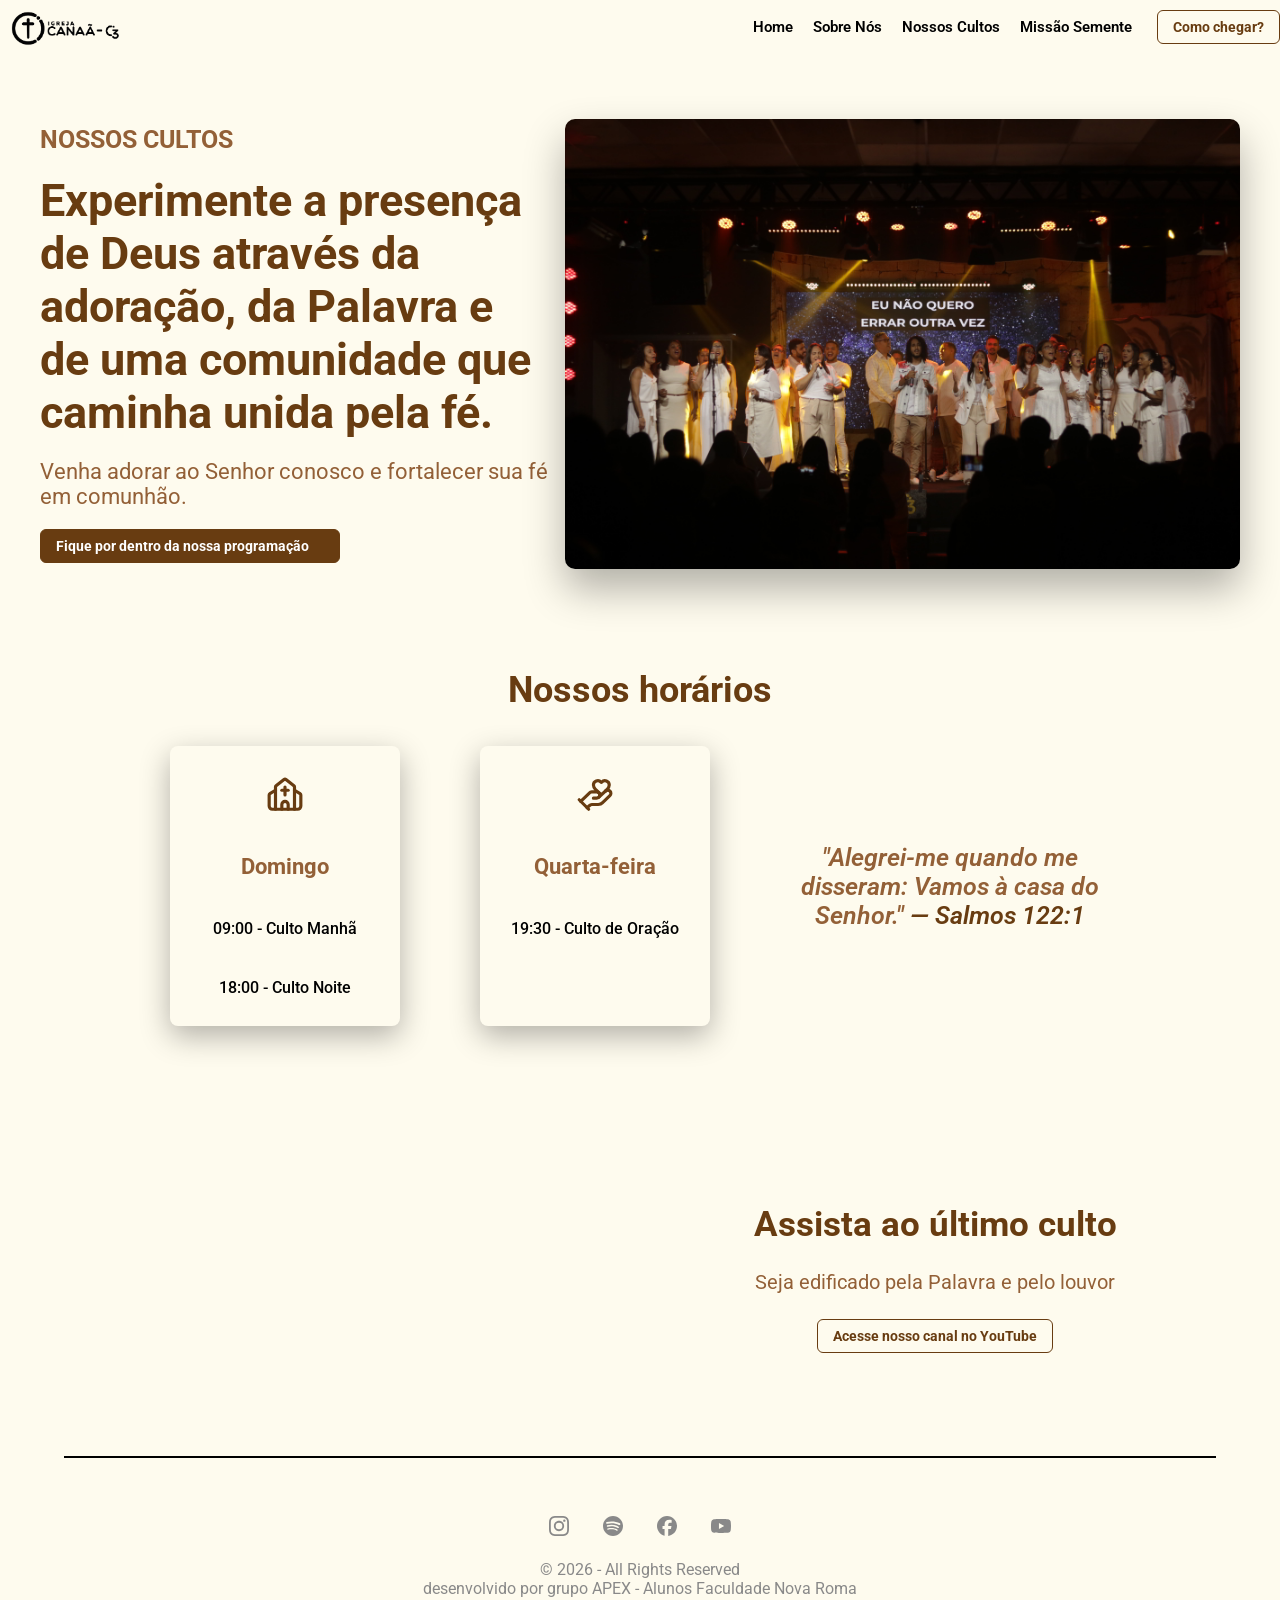
==== commit 894f7007: "Merge branch 'Clarissa' of https://github.com/clarissaaraujoo/igreja-canaa-c3" ====
--- a/pages/cultos.html
+++ b/pages/cultos.html
@@ -21,23 +21,25 @@
 
 <body>
     <nav class="menu">
-        <img src="../img/Logo - Igreja Canaã-C3 (1).png" alt="Logo Igreja Canaã C3" width="130px" class="logo">
-        <button class="menu-hamburguer">
+            <img src="../img/Logo - Igreja Canaã-C3 (1).png" alt="Logo Igreja Canaã C3" width="130px" class="logo">
 
-            <svg xmlns="http://www.w3.org/2000/svg" fill="none" width="32" height="32" viewBox="0 0 24 24"
-                stroke-width="1.5" stroke="black">
-                <path stroke-linecap="round" stroke-linejoin="round" d="M3.75 6.75h16.5M3.75 12h16.5m-16.5 5.25h16.5" />
-            </svg>
+            <button class="menu-hamburguer">
 
-        </button>
-        <ul class="menu-list">
-            <a href="../index.html">
-                <li>Home</li>
-            </a>
-            <li><a href="sobrenos.html">Sobre Nós</a></li>
-            <li><a href="cultos.html">Nossos Cultos</a></li>
-            <li><a href="ministerios.html">Missão Semente</a></li>
-        </ul>
+                <svg xmlns="http://www.w3.org/2000/svg" fill="none" width="32" height="32" viewBox="0 0 24 24"
+                    stroke-width="1.5" stroke="black">
+                    <path stroke-linecap="round" stroke-linejoin="round"
+                        d="M3.75 6.75h16.5M3.75 12h16.5m-16.5 5.25h16.5" />
+                </svg>
+
+            </button>
+            <ul class="menu-list">
+                <li><a href="../index.html">Home</a></li>
+                <li><a href="../pages/sobrenos.html">Sobre Nós</a></li>
+                <li><a href="../pages/cultos.html">Nossos Cultos</a></li>
+                <li><a href="../pages/missaosemente.html">Missão Semente</a></li>
+            </ul>   
+            <a class="menu-btn" href="../pages/endereco.html">Como chegar?</a>
+        </nav>
         <a class="menu-btn" href="endereco.html">Como chegar?</a>
     </nav>
 
@@ -45,8 +47,9 @@
         <div class="hero-section">
             <div class="hero-title">
                 <h1>NOSSOS CULTOS</h1>
-                <h2>Um lugar para adorar, crescer e se conectar com Deus</h2>
+                <h2>Experimente a presença de Deus através da adoração, da Palavra e de uma comunidade que caminha unida pela fé.</h2>
                 <p>Venha adorar ao Senhor conosco e fortalecer sua fé em comunhão.</p>
+                <a class="btn-cultos" href="https://www.instagram.com/canaarecife/" target="_blank">Fique por dentro da nossa programação</a>
             </div>
             <img src="../img/foto-cultos2.JPG" alt="Culto na Igreja Canaã C3" class="hero-image" height="450px">    
         </div>
@@ -68,7 +71,7 @@
                         <path d="M6 21V7a1 1 0 0 1 .376-.782l5-3.999a1 1 0 0 1 1.249.001l5 4A1 1 0 0 1 18 7v14">
                     </svg>
                     <h3>Domingo</h3>
-                    <p>10:00 - Culto Manhã</p>
+                    <p>09:00 - Culto Manhã</p>
                     <p>18:00 - Culto Noite</p>
                 </div>
 
--- a/css/cultos.css
+++ b/css/cultos.css
@@ -80,14 +80,14 @@
     justify-content: space-between;
     align-items: center;
     gap: 15px;
-    padding: 100px 20px 20px;
+    padding: 100px 40px 20px;
 }
 
 
 .hero-title{
     display: flex;
     flex-direction: column;
-    gap: 15px;
+    gap: 20px;
 
 }
 .hero-title h1{
@@ -105,6 +105,24 @@
     color: var(--light-brown);
     font-size: 22px;
 
+}
+
+.btn-cultos{
+    text-decoration: none;
+    background-color: var(--dark-brown);
+    color: white;
+    border: 1px solid var(--dark-brown);
+    padding: 8px 15px;
+    width: 300px;
+    border-radius: 6px;
+    font-weight: bold;
+    font-size: 14px;
+}
+
+.btn-cultos:hover{
+    transform: scale(1.05);
+    transition: 0.2s;
+    cursor: pointer;
 }
 
 .hero-image{
@@ -164,7 +182,7 @@
     padding-top: 80px;
     padding-bottom: 20px;
     text-align: center;
-    font-size: 35px;
+    font-size: 36px;
     color: var(--dark-brown);
 }
 
@@ -270,13 +288,16 @@
     display: flex;
 }
 
-.menu-list{
-    display: none;
-    flex-direction: column;
-    width: 100%;
-    text-align: center;
-    gap: 20px;
-    padding: 20px 0;
+.menu-list { 
+    display: none; 
+    flex-direction: column; 
+    position: absolute; 
+    top: 100%; 
+    left: 0; 
+    width: 100%; 
+    background: var(--background-color); 
+    padding: 20px; 
+    text-align: center; 
 }
 
 .menu-btn{
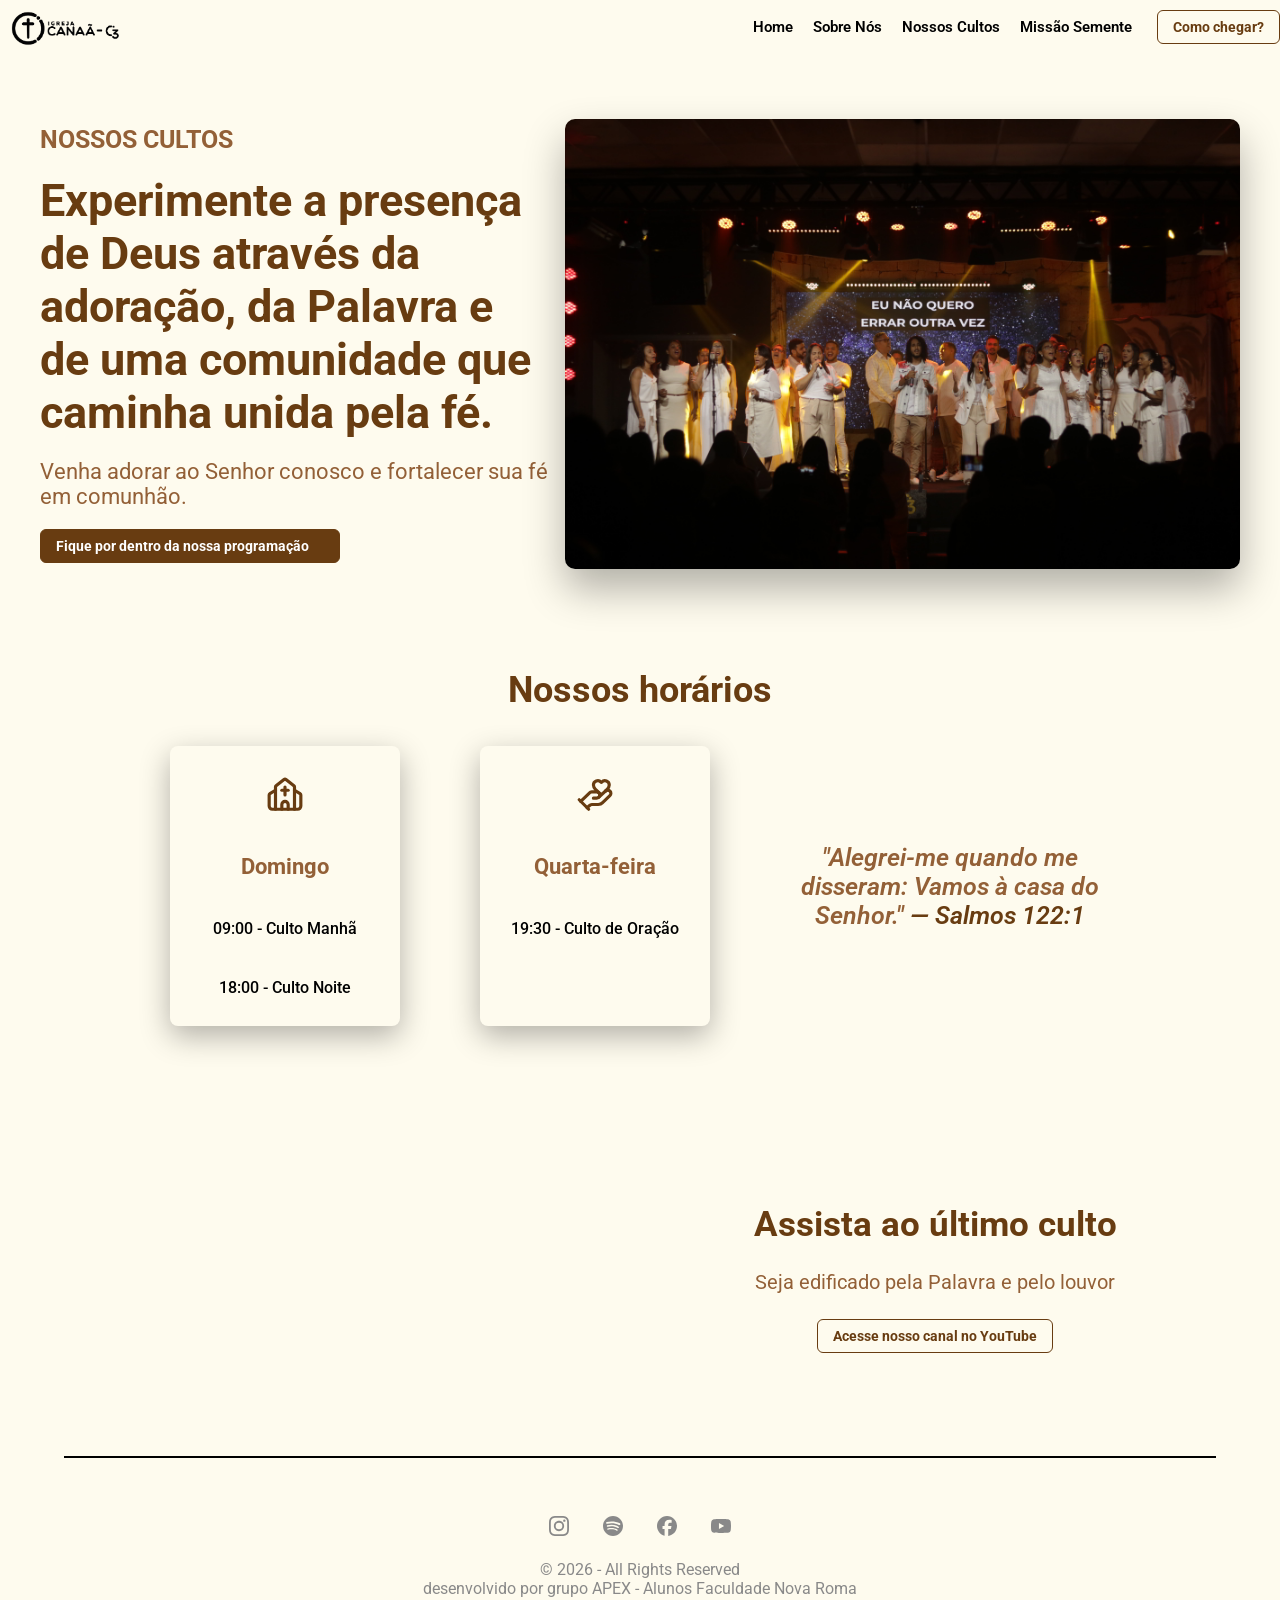
==== commit 609667ce: "alterando tamanho da fonte" ====
--- a/pages/cultos.html
+++ b/pages/cultos.html
@@ -7,6 +7,10 @@
     <title>Igreja Canaã C3 - Cultos</title>
 
     <link rel="stylesheet" href="../css/cultos.css">
+    <meta
+    name="description"
+    content="Participe dos cultos da Igreja Canaã C3. Confira dias e horários e acompanhe nossas transmissões ao vivo."
+    >
     <link rel="preconnect" href="https://fonts.googleapis.com">
     <link rel="preconnect" href="https://fonts.gstatic.com" crossorigin>
     <link
@@ -85,7 +89,7 @@
                         <path d="m2 15 6 6" />
                         <path d="m7 20 1.6-1.4c.3-.4.8-.6 1.4-.6h4c1.1 0 2.1-.4 2.8-1.2l4.6-4.4a1 1 0 0 0-2.75-2.91" />
                     </svg>
-                    <h3>Quarta-feira</h3>
+                    <h3>Quarta-feira </h3>
                     <p>19:30 - Culto de Oração</p>
                     <br>
                 </div>
--- a/css/cultos.css
+++ b/css/cultos.css
@@ -303,12 +303,16 @@
 .menu-btn{
     display: none;
 }
-
-
+.btn-cultos{
+    width: 200px;
+}
 .hero-image{
     display: none;
 }
 
+.hero-title h2{
+    font-size: 30px;
+}
 .cultos-section{
     display: flex;
     flex-direction: column;
@@ -324,8 +328,10 @@
     width: 90%;
     height: 90%;
 }
+
 .online-title{
     margin: 10px;
+    text-align: center;
 }
 
 .online-section{
@@ -335,8 +341,8 @@
 }
 
 .online-section iframe{
-    height: max-content;
-    width: max-content;
+    height: 250px;
+    width: 80%;
 
 }
 .rodape{
